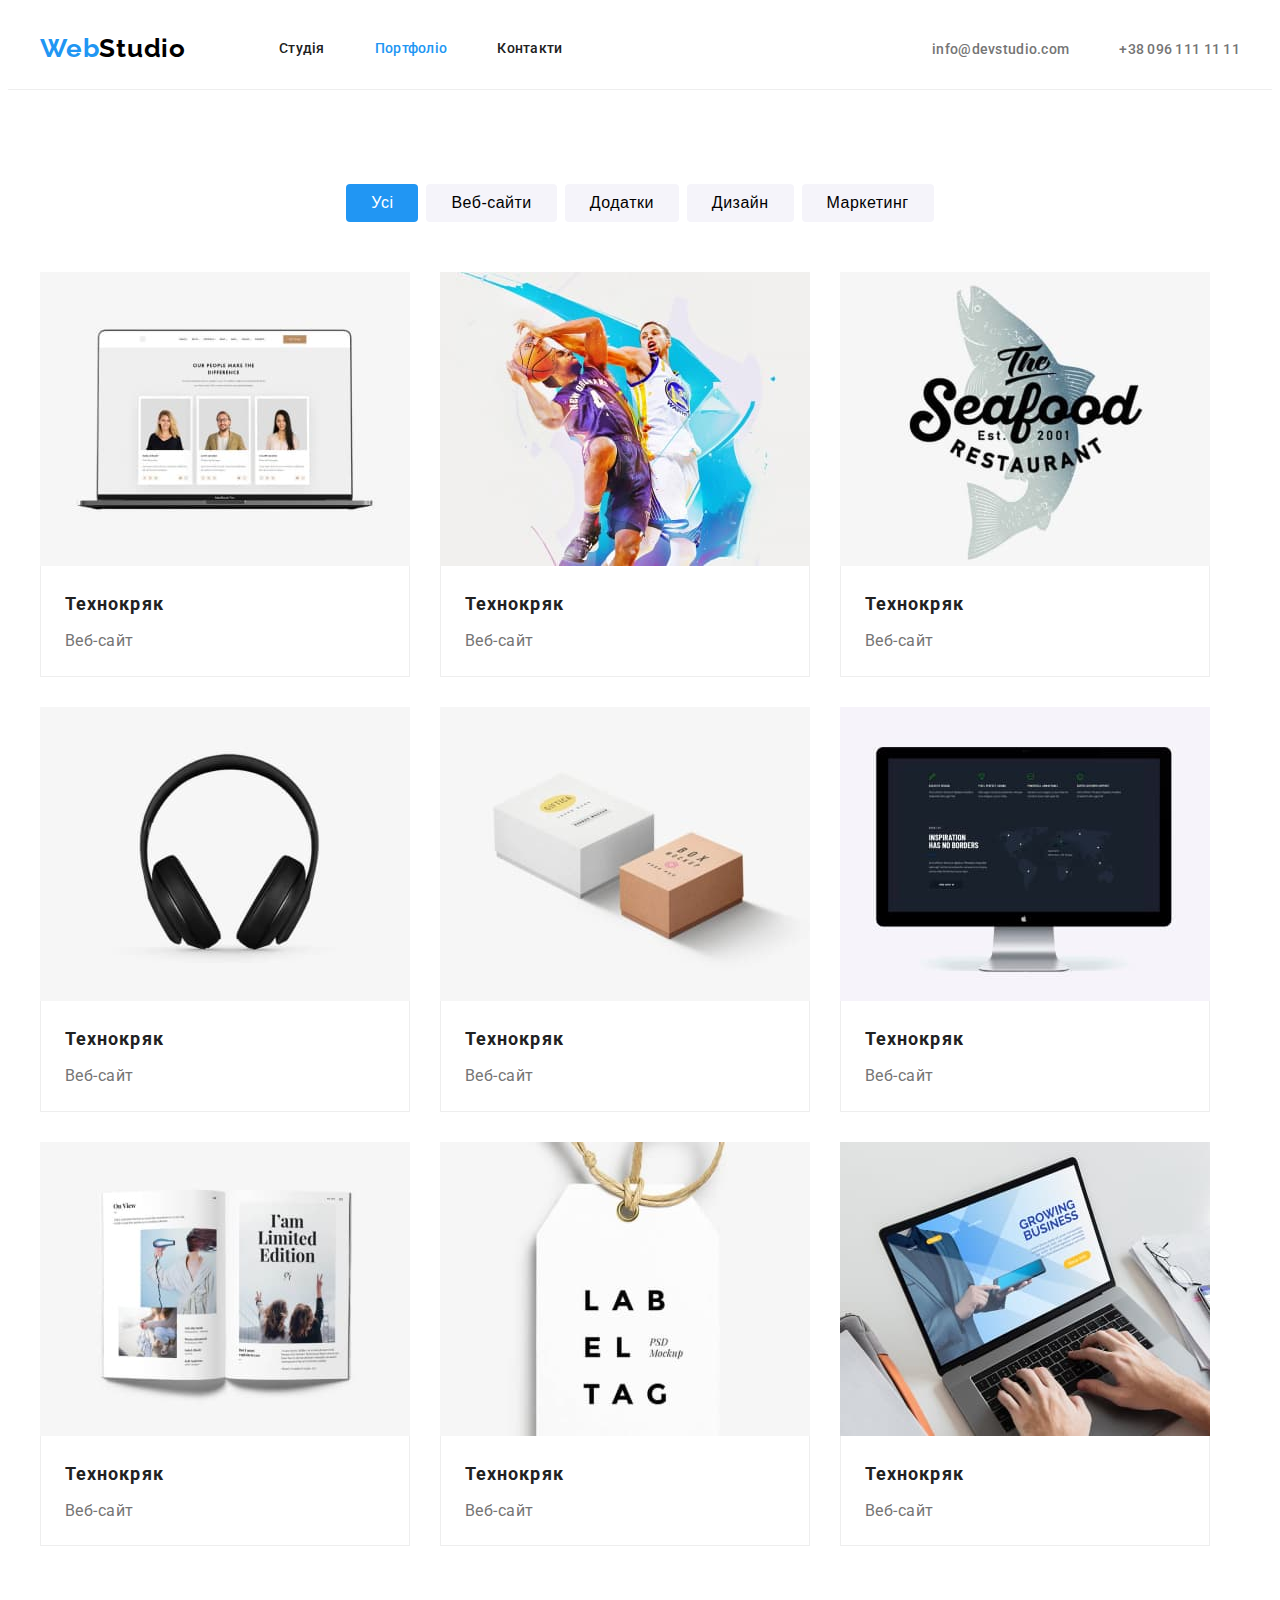
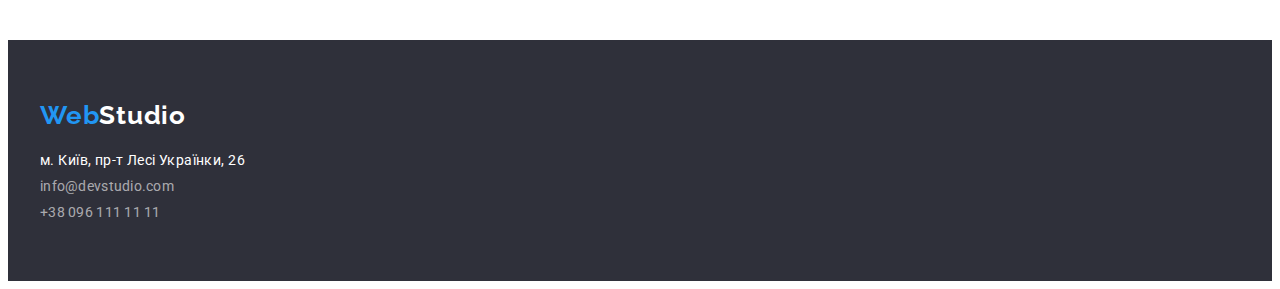
==== portfolio.html @ e43c9742 "Initial commit" ====
<!DOCTYPE html>
<html lang="uk">
  <head>
    <meta charset="UTF-8" />
    <meta http-equiv="X-UA-Compatible" content="IE=edge" />
    <meta name="viewport" content="width=device-width, initial-scale=1.0" />
    <title>Portfolio WebStudio</title>

    <link rel="preconnect" href="https://fonts.googleapis.com" />
    <link rel="preconnect" href="https://fonts.gstatic.com" crossorigin />
    <link
      href="https://fonts.googleapis.com/css2?family=Raleway:wght@700&family=Roboto:wght@400;500;700;900&display=swap"
      rel="stylesheet"
    />

    <link
      rel="stylesheet"
      href="https://cdnjs.cloudflare.com/ajax/libs/modern-normalize/2.0.0/modern-normalize.min.css"
      integrity="sha512-4xo8blKMVCiXpTaLzQSLSw3KFOVPWhm/TRtuPVc4WG6kUgjH6J03IBuG7JZPkcWMxJ5huwaBpOpnwYElP/m6wg=="
      crossorigin="anonymous"
      referrerpolicy="no-referrer"
    />

    <link rel="stylesheet" href="./css/styles.css" />
  </head>
  <body>
    <!-- Header -->
    <header class="header">
      <div class="container header-container">
        <!-- Header navigation -->
        <a class="link header-logo" href="./index.html"
          >Web<span class="logo-black">Studio</span></a
        >
        <nav class="header-navigations">
          <ul class="list header-links-nav">
            <li class="header-links-item">
              <a class="link header-link" href="./index.html">Студія</a>
            </li>
            <li class="header-links-item">
              <a class="link header-link active-link" href="./portfolio.html"
                >Портфоліо</a
              >
            </li>
            <li class="header-links-item">
              <a class="link header-link" href="#">Контакти</a>
            </li>
          </ul>
        </nav>
        <!-- Header contacts -->
        <ul class="list header-contacts-list">
          <li class="contact-link-item">
            <a class="link contact-link" href="mailto:info@devstudio.com"
              >info@devstudio.com</a
            >
          </li>
          <li class="contact-link-item">
            <a class="link contact-link" href="tel:+380961111111"
              >+38 096 111 11 11</a
            >
          </li>
        </ul>
      </div>
    </header>

    <!-- Main content -->
    <main>
      <section class="portfolio">
        <div class="container">
          <h1 class="visually-hidden">Портфоліо</h1>
          <!-- Buttons -->
          <ul class="list portfolio-buttons">
            <li class="portfolio-button">
              <button class="button active-button" type="button">Усі</button>
            </li>
            <li class="portfolio-button">
              <button class="button" type="button">Веб-сайти</button>
            </li>
            <li class="portfolio-button">
              <button class="button" type="button">Додатки</button>
            </li>
            <li class="portfolio-button">
              <button class="button" type="button">Дизайн</button>
            </li>
            <li class="portfolio-button">
              <button class="button" type="button">Маркетинг</button>
            </li>
          </ul>

          <!-- Projects -->

          <ul class="list portfolio-projects">
            <li class="project-item">
              <a class="link project-link" href="">
                <img
                  src="./images/portfolio/teknokriak.jpg"
                  alt="Веб-сайт Технокряк"
                  width="370"
                  height="294"
                />
                <div class="project-desc">
                  <h2 class="progect-name">Технокряк</h2>
                  <p class="progect-type">Веб-сайт</p>
                </div>
              </a>
            </li>
            <li class="project-item">
              <a class="link project-link" href="">
                <img
                  src="./images/portfolio/new-orlean-vs-golden-star.jpg"
                  alt="Постер New Orlean vs Golden Star"
                  width="370"
                  height="294"
                />
                <div class="project-desc">
                  <h2 class="progect-name">Технокряк</h2>
                  <p class="progect-type">Веб-сайт</p>
                </div>
              </a>
            </li>
            <li class="project-item">
              <a class="link project-link" href="">
                <img
                  src="./images/portfolio/seafood.jpg"
                  alt="Ресторан Seafood"
                  width="370"
                  height="294"
                />
                <div class="project-desc">
                  <h2 class="progect-name">Технокряк</h2>
                  <p class="progect-type">Веб-сайт</p>
                </div>
              </a>
            </li>
            <li class="project-item">
              <a class="link project-link" href="">
                <img
                  src="./images/portfolio/prime.jpg"
                  alt="Проєкт Prime"
                  width="370"
                  height="294"
                />
                <div class="project-desc">
                  <h2 class="progect-name">Технокряк</h2>
                  <p class="progect-type">Веб-сайт</p>
                </div>
              </a>
            </li>
            <li class="project-item">
              <a class="link project-link" href="">
                <img
                  src="./images/portfolio/boxes.jpg"
                  alt="Проєкт Boxes"
                  width="370"
                  height="294"
                />
                <div class="project-desc">
                  <h2 class="progect-name">Технокряк</h2>
                  <p class="progect-type">Веб-сайт</p>
                </div>
              </a>
            </li>
            <li class="project-item">
              <a class="link project-link" href="">
                <img
                  src="./images/portfolio/inspiration-has-no-borders.jpg"
                  alt="Веб-сайт Inspiration has no Borders"
                  width="370"
                  height="294"
                />
                <div class="project-desc">
                  <h2 class="progect-name">Технокряк</h2>
                  <p class="progect-type">Веб-сайт</p>
                </div>
              </a>
            </li>
            <li class="project-item">
              <a class="link project-link" href="">
                <img
                  src="./images/portfolio/limited-edition.jpg"
                  alt="Видання Limited Edition"
                  width="370"
                  height="294"
                />
                <div class="project-desc">
                  <h2 class="progect-name">Технокряк</h2>
                  <p class="progect-type">Веб-сайт</p>
                </div>
              </a>
            </li>
            <li class="project-item">
              <a class="link project-link" href="">
                <img
                  src="./images/portfolio/lab.jpg"
                  alt="Проєкт LAB"
                  width="370"
                  height="294"
                />
                <div class="project-desc">
                  <h2 class="progect-name">Технокряк</h2>
                  <p class="progect-type">Веб-сайт</p>
                </div>
              </a>
            </li>
            <li class="project-item">
              <a class="link project-link" href="">
                <img
                  src="./images/portfolio/growing-business.jpg"
                  alt="Growing Business"
                  width="370"
                  height="294"
                />
                <div class="project-desc">
                  <h2 class="progect-name">Технокряк</h2>
                  <p class="progect-type">Веб-сайт</p>
                </div>
              </a>
            </li>
          </ul>
        </div>
      </section>
    </main>

    <!-- Footer -->
    <footer class="footer">
      <div class="container">
        <!-- Footer navigation -->
        <a class="link logo footer-logo" href="./index.html"
          >Web<span class="logo-white">Studio</span></a
        >

        <!-- Footer contacts -->
        <address class="footer-contacts">
          <a
            class="link map-link"
            href="https://goo.gl/maps/1FD8mKBqTNXSPeUQA"
            target="_blank"
            >м. Київ, пр-т Лесі Українки, 26</a
          >

          <a class="link contact-link" href="mailto:info@devstudio.com"
            >info@devstudio.com</a
          >

          <a class="link contact-link" href="tel:+380961111111"
            >+38 096 111 11 11</a
          >
        </address>
      </div>
    </footer>
  </body>
</html>
---- css/styles.css ----
:root {
    --text-font: 'Roboto', sans-serif;
    --secondary-font: 'Raleway',sans-serif;

    /* Text colors*/
    --accent-color: #2196F3;
    --main-text-color: #212121;
    --secondary-text-color: #FFF;
    --description-text-color: #757575;

    /* Background colors */
    --main-background-color: #fff;
    --background-color-dark: #2F303A;
    --background-color-light: #F5F4FA;
}

body {
    font-family: var(--text-font);
    color: var(--main-text-color);
    background-color: var(--main-background-color);
}

.visually-hidden {
    position: absolute;
    width: 1px;
    height: 1px;
    padding: 0;
    margin: -1px;
    overflow: hidden;
    clip: rect(0, 0, 0, 0);
    white-space: nowrap;
    border: 0;
}

.link {
    text-decoration: none;
    font-style: normal;
    color: currentColor;
}

.list {
    list-style: none;
    padding: 0;
    margin: 0;
}

h1,
h2,
h3,
h4,
h5,
h6,
p {
    margin: 0;
}

img {
    display: block;
}

.container {
    width: 1200px;

    padding-left: 15px;
    padding-right: 15px;

    margin-left: auto;
    margin-right: auto;

}


/* Studio styles */
/* Header styles */

.header {
    border-bottom: 1px solid #EEE;
}

.header-container {
    display: flex;
    align-items: center;
}

.header-logo {
    color: var(--accent-color);
    font-family: var(--secondary-font);
    font-size: 26px;
    font-weight: 700;
    letter-spacing: 0.78px;

    margin-right: 93px;

}

.logo-black {
    color: #000;
   
}

.header-links-nav {
    display: flex;
}

.header-links-item {
    margin-right: 50px;
}

.header-links-item:last-child {
    margin-right: 0;
}

.header-link {
    color: var(--main-text-color);
    font-weight: 500;
    font-size: 14px;
    line-height: 1.2;
    letter-spacing: 0.28px;

    padding-top: 32px;
    padding-bottom: 32px;
    display: block;

}

.header-link:hover,
.header-link:focus {
    color: var(--accent-color);
}

.header-contacts-list {
    display: flex;
    margin-left: auto;
}

.contact-link {
    color: var(--description-text-color);
    font-weight: 500;
    font-size: 14px;
    line-height: 1.2;
    letter-spacing: 0.28px;

    padding-top: 32px;
    padding-bottom: 32px;

}

.active-link {
    color: var(--accent-color);
}

.contact-link:hover,
.contact-link:focus {
    color: var(--accent-color);
}

.contact-link-item {
    margin-right: 50px;
}

.contact-link-item:last-child {
    margin-right: 0px;
}

/* Main styles */

/* Hero section */

.hero {
    background-color: var(--background-color-dark);
    text-align: center;
    padding-top: 200px;
    padding-bottom: 200px;

    
}

.hero-title {
    color: var(--secondary-text-color);
    font-size: 44px;
    font-weight: 900;
    line-height: 1.36;
    letter-spacing: 2.64px;
    text-transform: uppercase;

    width: 696px;
    margin-right: auto;
    margin-left: auto;
    margin-bottom: 30px;
}

.hero-button {
    background-color: var(--accent-color);
    color: var(--secondary-text-color);
    font-size: 16px;
    font-weight: 700;
    line-height: 1.87;
    letter-spacing: 0.96px;
    border: none;
    cursor: pointer;

    padding: 10px 32px;

    border-radius: 4px;
    box-shadow: 0px 4px 4px 0px rgba(0, 0, 0, 0.15);
}

/* Advantages styles */

.advantages {
    padding-top: 94px;
    padding-bottom: 94px;
}

.advantages-list {
    display: flex;
    align-items: center;
}

.advantage-item {
    margin-right: 30px;
    width: 270px;
}

.advantage-item:last-child {
    margin-right: 0px;
}

.advantage-title {
    font-size: 14px;
    font-weight: 700;
    line-height: 1.2;
    letter-spacing: 0.42px;
    text-transform: uppercase;

    margin-bottom: 10px;
}

.advantage-desc {
    color: var(--description-text-color);
    font-size: 14px;
    line-height: 1.71;
    letter-spacing: 0.42px;
}

/* Skils styles */

.skils {
    padding-bottom: 94px;
}
 
.skils-title {
    text-align: center;
    font-size: 36px;
    font-weight: 700;
    line-height: 1.2;
    letter-spacing: 1.08px;

    margin-bottom: 50px;
}

.skils-list {
    display: flex;
    align-items: center;
}

.skils-item {
    margin-right: 30px;
}

.skils-item:last-child {
    margin-right: 0px;
}

/* Team styles */

.team {
    background-color: var(--background-color-light);
    padding-top: 94px;
    padding-bottom: 94px;
    
    
}

.team-title {
    text-align: center;
    font-size: 36px;
    font-weight: 700;
    line-height: 1.2;
    letter-spacing: 1.08px;

    margin-bottom: 50px;
}

.team-list {
    display: flex;
    align-items: center;
}

.team-item {
    margin-right: 30px;

    background-color: var(--main-background-color);
    border-radius: 0px 0px 4px 4px;
    box-shadow: 0px 2px 1px 0px rgba(0, 0, 0, 0.20), 0px 1px 1px 0px rgba(0, 0, 0, 0.14), 0px 1px 3px 0px rgba(0, 0, 0, 0.12);
}

.team-item:last-child {
    margin-right: 0;
}

.member-desc {
    padding-top: 30px;
    padding-bottom: 30px;

}

.team-member {
    text-align: center;
    font-size: 16px;
    font-weight: 500;
    line-height: 1.2;
    letter-spacing: 0.48px;

    margin-bottom: 10px;
    
}

.team-member-desc {
    color: var(--description-text-color);
    text-align: center;
    font-size: 16px;
    line-height: 1.2;
    letter-spacing: 0.48px;
}

/* Footer styles */

.footer {
    background-color: var(--background-color-dark);
    padding-top: 60px;
    padding-bottom: 60px;

}

.logo {
    color: var(--accent-color);
    font-family: var(--secondary-font);
    font-size: 26px;
    font-weight: 700;
    letter-spacing: 0.78px;
}

.logo-white {
    color: var(--secondary-text-color);
}


.map-link {
    color: var(--secondary-text-color);
    font-size: 14px;
    line-height: 1.71px;
    letter-spacing: 0.42px;
}

.map-link:hover,
.map-link:focus {
    color: var(--accent-color);
}

.footer-contacts {
   
    margin-top: 20px;
}

.footer .contact-link {
    color: rgba(255, 255, 255, 0.60);
    font-weight: 400;

    padding-top: 0px;
    padding-bottom: 0px;

    display: block;
    margin-top: 9px;
}

.contact-link:hover,
.contact-link:focus {
    color: var(--accent-color);
}

/* Portfolio styles */



/* Buttons styles */

.portfolio {
    padding-top: 94px;
    padding-bottom: 94px;
}

.portfolio-buttons {
    display: flex;
    align-items: center;
    justify-content: center;

    margin-bottom: 50px;
}

.portfolio-button {
    margin-right: 8px;
}

.portfolio-button:last-child {
    margin-right: 0;
}

.button {
    background-color: var(--background-color-light); 
    text-align: center;
    font-size: 16px;
    font-weight: 500;
    line-height: 1.62;
    letter-spacing: 0.48px;
    border: none;
    border-radius: 4px;
    cursor: pointer;

    padding: 6px 25px;


}

.button:hover,
.button:focus {
    background-color: var(--accent-color);
    color: var(--secondary-text-color);
}

.active-button {
    background-color: var(--accent-color);
    color: var(--secondary-text-color);
}

/* Projects styles */

.progect-name {
    font-size: 18px;
    font-weight: 700;
    line-height: 2;
    letter-spacing: 1.08px;

    margin-bottom: 4px;
}

.progect-name:hover,
.progect-name:focus {
    color: var(--accent-color);
}

.progect-type {
    color: var(--description-text-color);
    font-size: 16px;
    line-height: 1.87;
    letter-spacing: 0.48px;
}

.progect-type:hover,
.progect-type:focus {
    color: var(--accent-color);
}

.portfolio-projects {
    display: flex;
    flex-wrap: wrap;

    margin-top: -30px;
    margin-left: -30px;
}

.project-item {
    flex-basis: calc((100% / 3)-30px);

    margin-top: 30px;
    margin-left: 30px;

   

}

.project-desc {
    padding: 20px 24px;

    border-left: 1px solid #EEE;
    border-right: 1px solid #EEE;
    border-bottom: 1px solid #EEE;
}
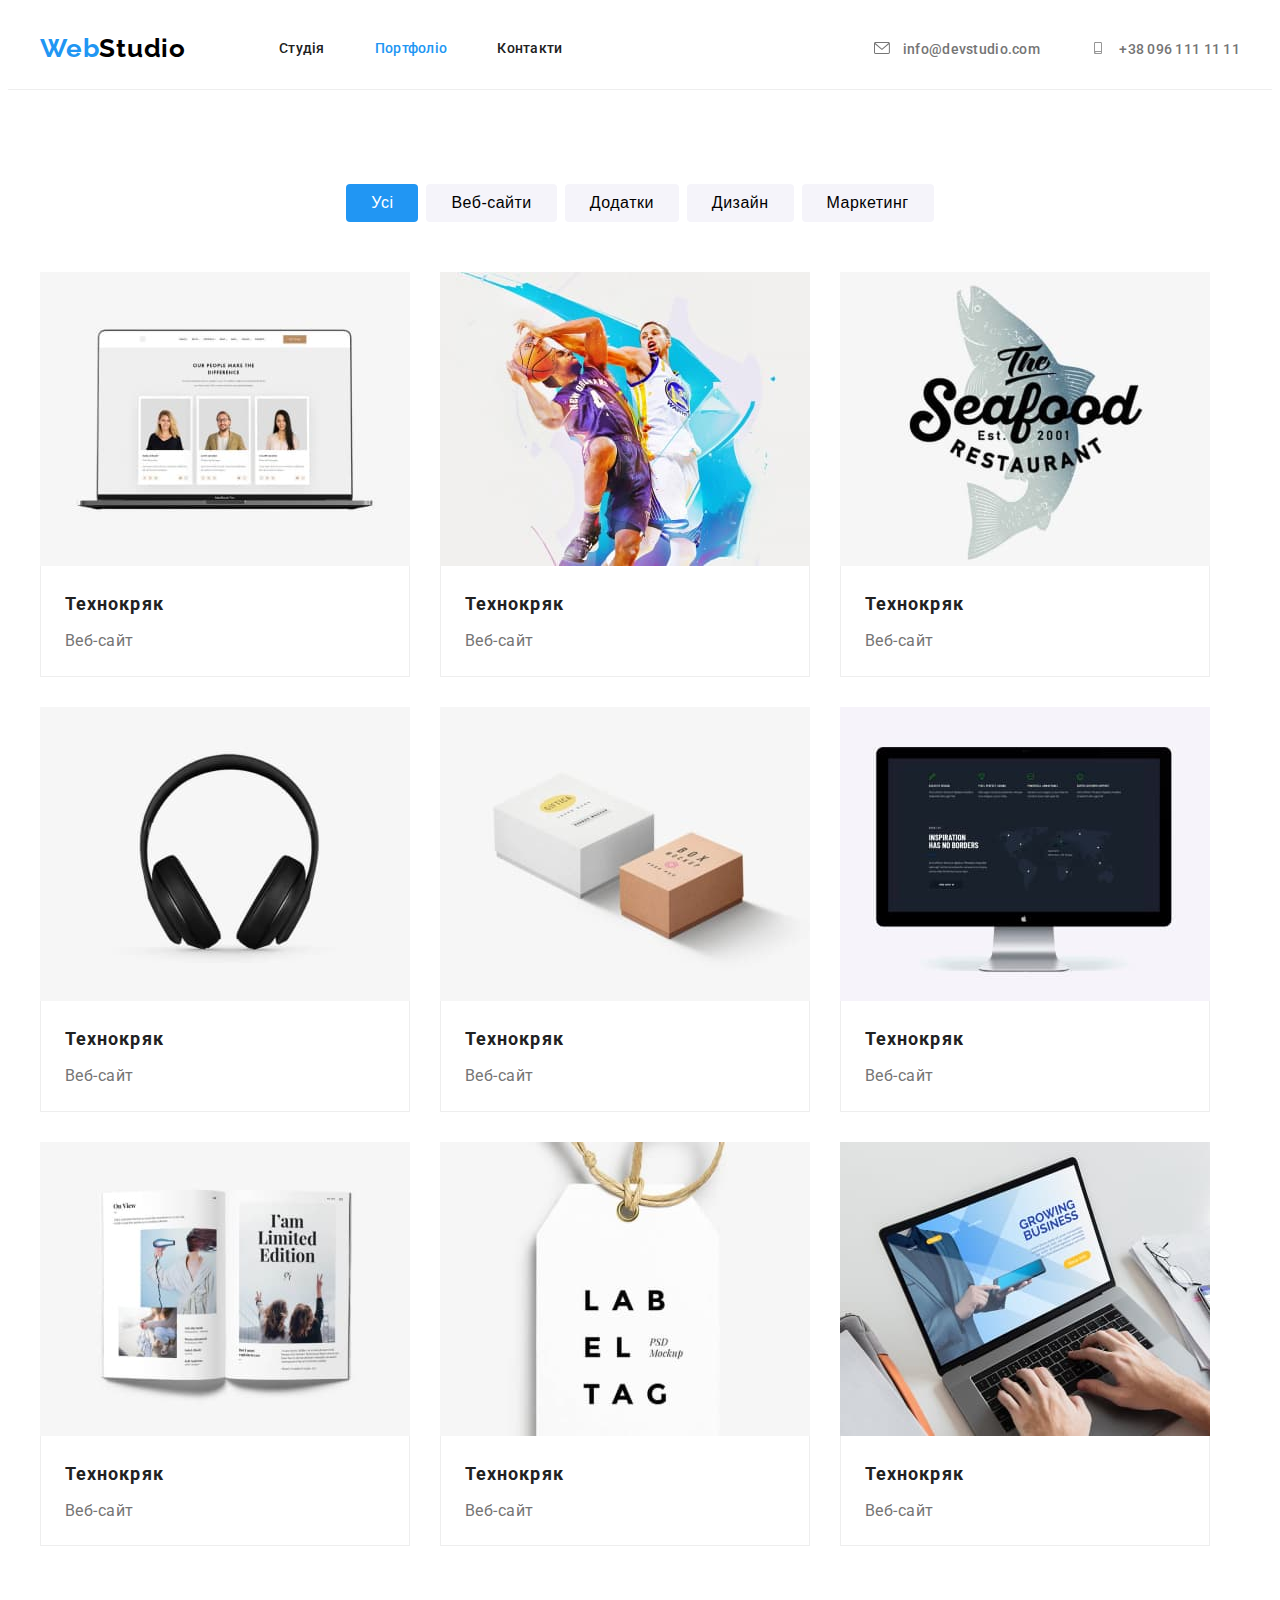
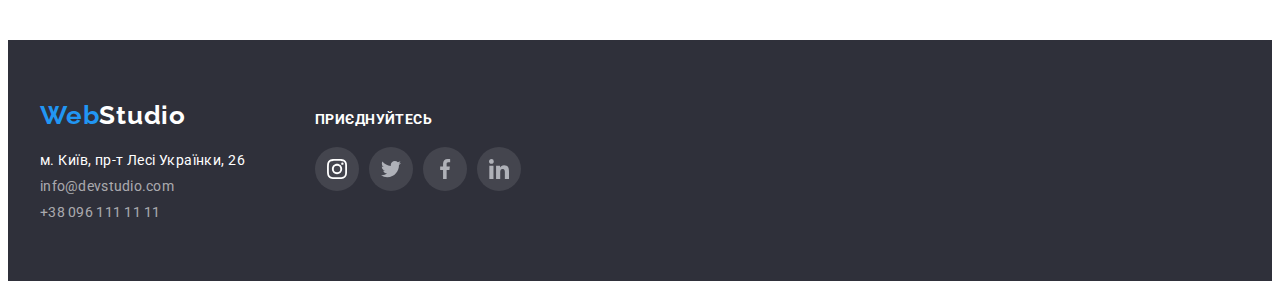
==== commit 873d1882: "Вихідний код" ====
--- a/portfolio.html
+++ b/portfolio.html
@@ -49,14 +49,20 @@
         <!-- Header contacts -->
         <ul class="list header-contacts-list">
           <li class="contact-link-item">
-            <a class="link contact-link" href="mailto:info@devstudio.com"
-              >info@devstudio.com</a
-            >
+            <a class="link contact-link" href="mailto:info@devstudio.com">
+              <svg class="contact-icon" width="16" height="12">
+                <use href="./images/sprite.svg#icon-envelope"></use>
+              </svg>
+              info@devstudio.com
+            </a>
           </li>
           <li class="contact-link-item">
-            <a class="link contact-link" href="tel:+380961111111"
-              >+38 096 111 11 11</a
-            >
+            <a class="link contact-link" href="tel:+380961111111">
+              <svg class="contact-icon" width="16" height="12">
+                <use href="./images/sprite.svg#icon-smartphone"></use>
+              </svg>
+              +38 096 111 11 11
+            </a>
           </li>
         </ul>
       </div>
@@ -222,29 +228,94 @@
 
     <!-- Footer -->
     <footer class="footer">
-      <div class="container">
-        <!-- Footer navigation -->
-        <a class="link logo footer-logo" href="./index.html"
-          >Web<span class="logo-white">Studio</span></a
-        >
-
-        <!-- Footer contacts -->
-        <address class="footer-contacts">
-          <a
-            class="link map-link"
-            href="https://goo.gl/maps/1FD8mKBqTNXSPeUQA"
-            target="_blank"
-            >м. Київ, пр-т Лесі Українки, 26</a
+      <div class="container aside">
+        <div class="navigation-group">
+          <!-- Footer navigation -->
+          <a class="link logo footer-logo" href="./index.html"
+            >Web<span class="logo-white">Studio</span></a
           >
 
-          <a class="link contact-link" href="mailto:info@devstudio.com"
-            >info@devstudio.com</a
-          >
-
-          <a class="link contact-link" href="tel:+380961111111"
-            >+38 096 111 11 11</a
-          >
-        </address>
+          <!-- Footer contacts -->
+          <address class="footer-contacts">
+            <a
+              class="link map-link"
+              href="https://goo.gl/maps/1FD8mKBqTNXSPeUQA"
+              target="_blank"
+              >м. Київ, пр-т Лесі Українки, 26</a
+            >
+
+            <a class="link contact-link" href="mailto:info@devstudio.com"
+              >info@devstudio.com</a
+            >
+
+            <a class="link contact-link" href="tel:+380961111111"
+              >+38 096 111 11 11</a
+            >
+          </address>
+        </div>
+
+        <!-- Footer socials -->
+        <div class="footer-socials-group">
+          <h3 class="footer-socials-title">приєднуйтесь</h3>
+          <ul class="socials list footer-socials-list">
+            <li class="social-item footer-social-item">
+              <a
+                class="social-link link footer-social-link"
+                href=""
+                target="_blank"
+                rel="noopener noreferrer"
+                aria-label="Icon Instagram"
+              >
+                <svg
+                  class="social-icon footer-social-icon"
+                  width="20"
+                  height="20"
+                >
+                  <use href="./images/sprite.svg#icon-instagram"></use>
+                </svg>
+              </a>
+            </li>
+            <li class="social-item footer-social-item">
+              <a
+                class="social-link link footer-social-link"
+                href=""
+                target="_blank"
+                rel="noopener noreferrer"
+                aria-label="Icon Twitter"
+              >
+                <svg class="social-icon" width="20" height="20">
+                  <use href="./images/sprite.svg#icon-twitter"></use>
+                </svg>
+              </a>
+            </li>
+            <li class="social-item footer-social-item">
+              <a
+                class="social-link link footer-social-link"
+                href=""
+                target="_blank"
+                rel="noopener noreferrer"
+                aria-label="Icon Facebook"
+              >
+                <svg class="social-icon" width="20" height="20">
+                  <use href="./images/sprite.svg#icon-facebook"></use>
+                </svg>
+              </a>
+            </li>
+            <li class="social-item footer-social-item">
+              <a
+                class="social-link link footer-social-link"
+                href=""
+                target="_blank"
+                rel="noopener noreferrer"
+                aria-label="Icon Linkedin"
+              >
+                <svg class="social-icon" width="20" height="20">
+                  <use href="./images/sprite.svg#icon-linkedin"></use>
+                </svg>
+              </a>
+            </li>
+          </ul>
+        </div>
       </div>
     </footer>
   </body>
--- a/css/styles.css
+++ b/css/styles.css
@@ -145,6 +145,11 @@
 
 }
 
+.contact-icon {
+    fill: currentColor;
+    margin-right: 10px;
+}
+
 .active-link {
     color: var(--accent-color);
 }
@@ -168,6 +173,11 @@
 
 .hero {
     background-color: var(--background-color-dark);
+    background-image: linear-gradient(to right, rgba(47, 48, 58, 0.40), rgba(47, 48, 58, 0.40)), url(../images/hero/hero.jpg);
+    background-repeat: no-repeat;
+    background-position: 50% 50%;
+    background-size: 1600px;
+
     text-align: center;
     padding-top: 200px;
     padding-bottom: 200px;
@@ -214,7 +224,7 @@
 
 .advantages-list {
     display: flex;
-    align-items: center;
+    
 }
 
 .advantage-item {
@@ -224,6 +234,20 @@
 
 .advantage-item:last-child {
     margin-right: 0px;
+}
+
+.advantages-icons {
+    display: flex;
+    align-items: center;
+    justify-content: center;
+
+    width: 270px;
+    height: 120px;
+
+    border-radius: 4px;
+    background: var(--background-color-light);
+
+    margin-bottom: 30px;
 }
 
 .advantage-title {
@@ -332,6 +356,102 @@
     font-size: 16px;
     line-height: 1.2;
     letter-spacing: 0.48px;
+
+    margin-bottom: 16px;
+}
+
+.socials {
+    display: flex;
+    align-items: center;
+    justify-content: center;
+}
+
+.social-link {
+    display: flex;
+    align-items: center;
+    justify-content: center;
+
+    width: 44px;
+    height: 44px;
+
+    background-color: var(--main-background-color);
+
+    border-radius: 50%;
+
+}
+
+.social-item:not(:last-child) {
+    margin-right: 10px;
+}
+
+.social-link:hover,
+.social-link:focus {
+    background-color: var(--accent-color);
+}
+
+.social-icon {
+    fill: #AFB1B8;
+}
+
+.social-link:hover .social-icon,
+.social-link:focus .social-icon {
+    fill: #FFF;
+}
+
+
+
+/* Clients section */
+
+.clients {
+    padding-top: 94px;
+    padding-bottom: 94px;
+}
+
+.clients-title {
+    color: var(--main-text-color);
+    text-align: center;
+    font-size: 36px;
+    font-style: normal;
+    line-height: normal;
+    letter-spacing: 1.08px;
+
+    margin-bottom: 50px;
+}
+
+.clients-list {
+    display: flex;
+    align-items: center;
+}
+
+.clients-list {
+    gap: 30px;
+}
+
+.clients-item {
+    display: flex;
+    align-items: center;
+    justify-content: center;
+
+    width: 170px;
+    height: 92px;
+
+    border-radius: 4px;
+    border: 1px solid #AFB1B8;
+
+}
+
+.clients-item:hover,
+.clients-item:focus {
+    border-color: var(--accent-color);
+}
+
+.clients-icon {
+    fill: #AFB1B8;
+}
+
+.clients-item:hover .clients-icon,
+.clients-item:focus .clients-icon {
+    fill: var(--accent-color);
 }
 
 /* Footer styles */
@@ -341,6 +461,16 @@
     padding-top: 60px;
     padding-bottom: 60px;
 
+}
+
+.aside {
+    display: flex;
+    align-items: baseline;
+
+}
+
+.navigation-group {
+    margin-right: 70px;
 }
 
 .logo {
@@ -389,6 +519,31 @@
     color: var(--accent-color);
 }
 
+.footer-socials-list {
+    display: flex;
+    justify-content: flex-start;
+}
+
+.footer-socials-title {
+    color: #FFF;
+    font-size: 14px;
+    line-height: normal;
+    letter-spacing: 0.42px;
+    text-transform: uppercase;
+ 
+    margin-bottom: 20px;
+}
+
+.footer-social-link {
+    background-color: rgba(255, 255, 255, 0.10);
+}
+
+.footer-social-icon {
+    fill: #FFF;
+}
+
+
+
 /* Portfolio styles */
 
 
@@ -414,6 +569,11 @@
 
 .portfolio-button:last-child {
     margin-right: 0;
+}
+
+.portfolio-button:hover,
+.portfolio-button:focus {
+    box-shadow: 0px 2px 2px 0px rgba(0, 0, 0, 0.12), 0px 1px 2px 0px rgba(0, 0, 0, 0.08), 0px 3px 1px 0px rgba(0, 0, 0, 0.10);
 }
 
 .button {
@@ -485,8 +645,11 @@
     margin-top: 30px;
     margin-left: 30px;
 
-   
-
+}
+
+.project-item:hover,
+.project-item:focus {
+    box-shadow: 1px 4px 6px 0px rgba(0, 0, 0, 0.16), 0px 4px 4px 0px rgba(0, 0, 0, 0.06), 0px 1px 1px 0px rgba(0, 0, 0, 0.12);
 }
 
 .project-desc {
@@ -495,5 +658,4 @@
     border-left: 1px solid #EEE;
     border-right: 1px solid #EEE;
     border-bottom: 1px solid #EEE;
-}
-
+}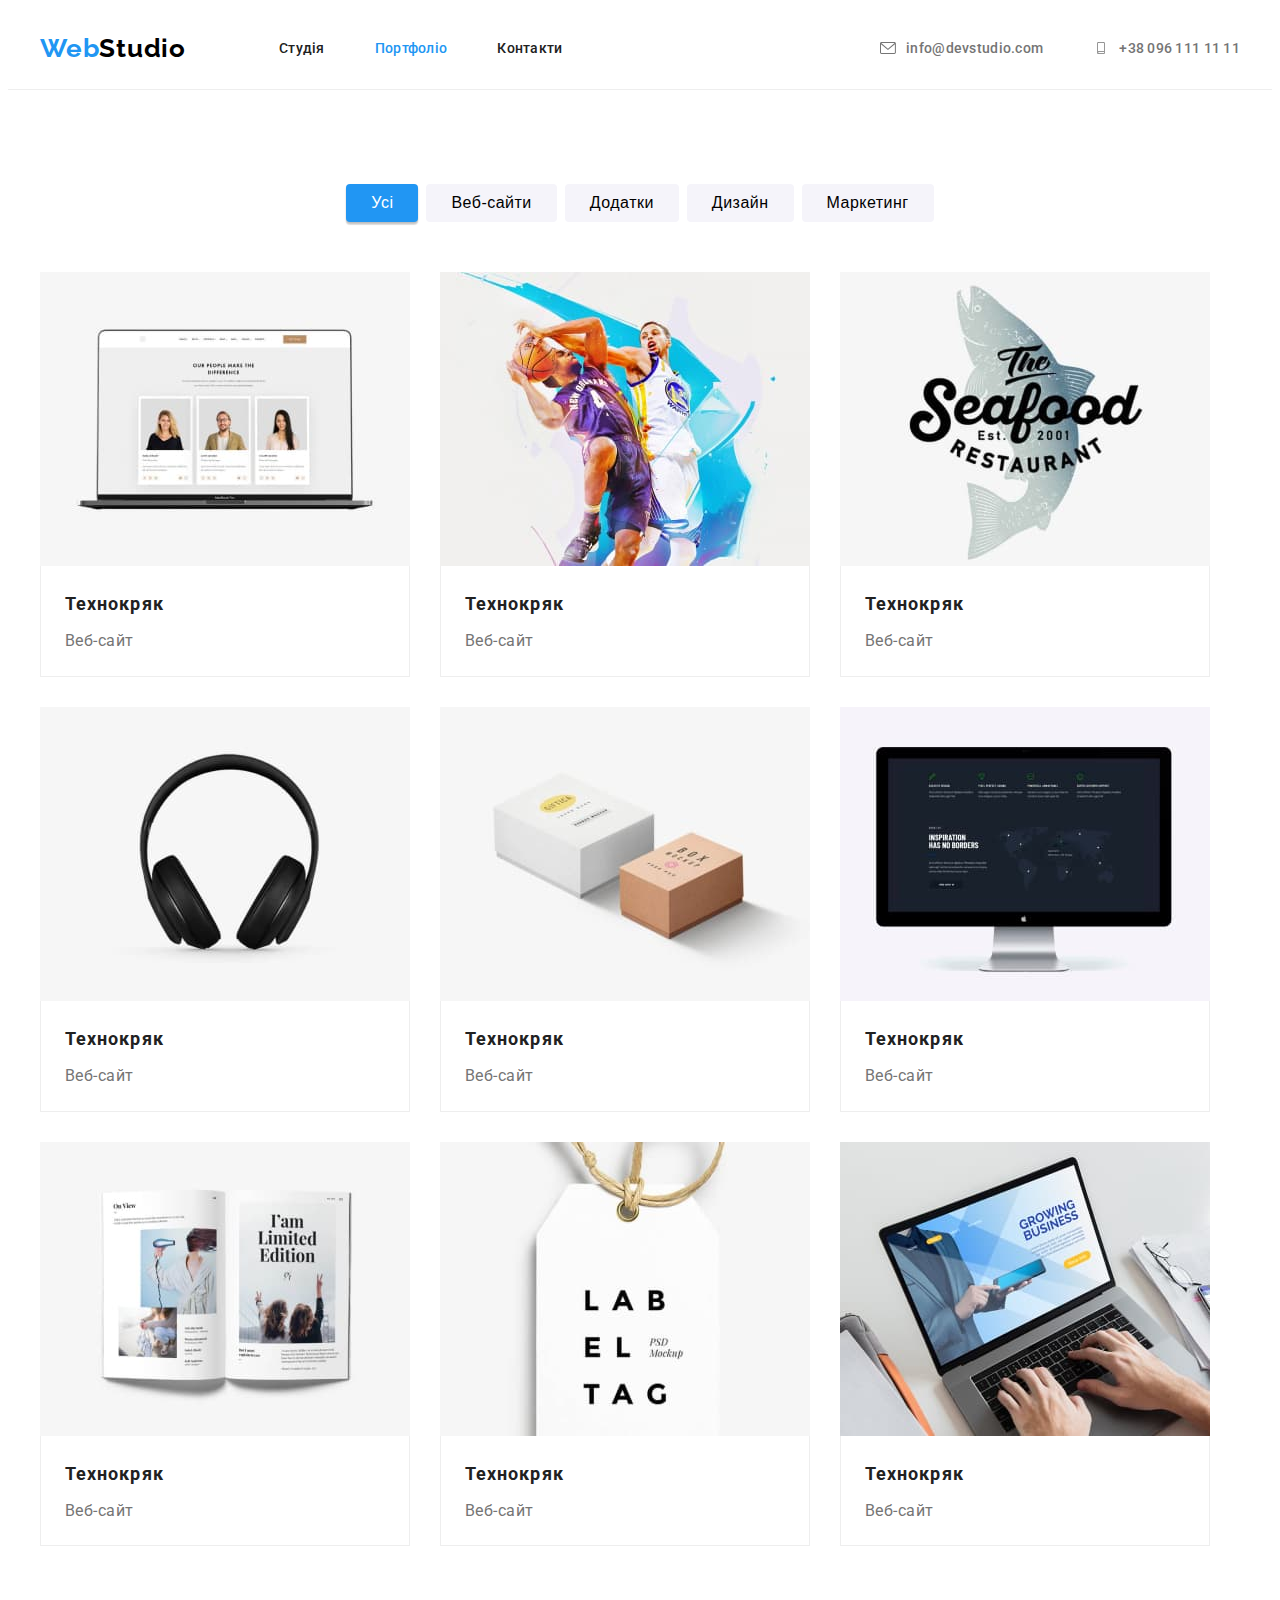
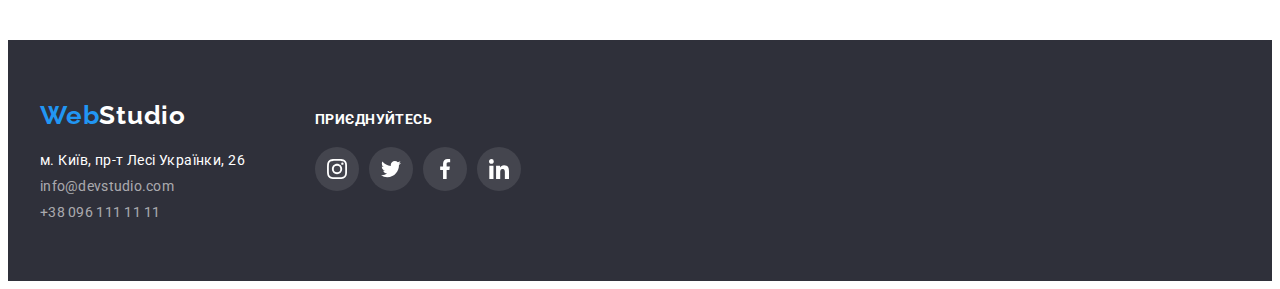
==== commit eb2f5ab3: "Робота над помилками" ====
--- a/portfolio.html
+++ b/portfolio.html
@@ -283,7 +283,11 @@
                 rel="noopener noreferrer"
                 aria-label="Icon Twitter"
               >
-                <svg class="social-icon" width="20" height="20">
+                <svg
+                  class="social-icon footer-social-icon"
+                  width="20"
+                  height="20"
+                >
                   <use href="./images/sprite.svg#icon-twitter"></use>
                 </svg>
               </a>
@@ -296,7 +300,11 @@
                 rel="noopener noreferrer"
                 aria-label="Icon Facebook"
               >
-                <svg class="social-icon" width="20" height="20">
+                <svg
+                  class="social-icon footer-social-icon"
+                  width="20"
+                  height="20"
+                >
                   <use href="./images/sprite.svg#icon-facebook"></use>
                 </svg>
               </a>
@@ -309,7 +317,11 @@
                 rel="noopener noreferrer"
                 aria-label="Icon Linkedin"
               >
-                <svg class="social-icon" width="20" height="20">
+                <svg
+                  class="social-icon footer-social-icon"
+                  width="20"
+                  height="20"
+                >
                   <use href="./images/sprite.svg#icon-linkedin"></use>
                 </svg>
               </a>
--- a/css/styles.css
+++ b/css/styles.css
@@ -131,6 +131,7 @@
 .header-contacts-list {
     display: flex;
     margin-left: auto;
+    
 }
 
 .contact-link {
@@ -143,6 +144,9 @@
     padding-top: 32px;
     padding-bottom: 32px;
 
+    display: flex;
+    align-items: center;
+
 }
 
 .contact-icon {
@@ -176,7 +180,7 @@
     background-image: linear-gradient(to right, rgba(47, 48, 58, 0.40), rgba(47, 48, 58, 0.40)), url(../images/hero/hero.jpg);
     background-repeat: no-repeat;
     background-position: 50% 50%;
-    background-size: 1600px;
+    max-width: 1600px;
 
     text-align: center;
     padding-top: 200px;
@@ -421,6 +425,7 @@
 .clients-list {
     display: flex;
     align-items: center;
+
 }
 
 .clients-list {
@@ -429,6 +434,12 @@
 
 .clients-item {
     display: flex;
+   
+  
+}
+
+.clients-link {
+    display: flex;
     align-items: center;
     justify-content: center;
 
@@ -437,11 +448,10 @@
 
     border-radius: 4px;
     border: 1px solid #AFB1B8;
-
-}
-
-.clients-item:hover,
-.clients-item:focus {
+}
+
+.clients-link:hover,
+.clients-link:focus {
     border-color: var(--accent-color);
 }
 
@@ -571,10 +581,6 @@
     margin-right: 0;
 }
 
-.portfolio-button:hover,
-.portfolio-button:focus {
-    box-shadow: 0px 2px 2px 0px rgba(0, 0, 0, 0.12), 0px 1px 2px 0px rgba(0, 0, 0, 0.08), 0px 3px 1px 0px rgba(0, 0, 0, 0.10);
-}
 
 .button {
     background-color: var(--background-color-light); 
@@ -596,11 +602,13 @@
 .button:focus {
     background-color: var(--accent-color);
     color: var(--secondary-text-color);
+    box-shadow: 0px 2px 2px 0px rgba(0, 0, 0, 0.12), 0px 1px 2px 0px rgba(0, 0, 0, 0.08), 0px 3px 1px 0px rgba(0, 0, 0, 0.10);
 }
 
 .active-button {
     background-color: var(--accent-color);
     color: var(--secondary-text-color);
+    box-shadow: 0px 2px 2px 0px rgba(0, 0, 0, 0.12), 0px 1px 2px 0px rgba(0, 0, 0, 0.08), 0px 3px 1px 0px rgba(0, 0, 0, 0.10);
 }
 
 /* Projects styles */
@@ -647,8 +655,12 @@
 
 }
 
-.project-item:hover,
-.project-item:focus {
+.project-link {
+    display: block;
+}
+
+.project-link:hover,
+.project-link:focus {
     box-shadow: 1px 4px 6px 0px rgba(0, 0, 0, 0.16), 0px 4px 4px 0px rgba(0, 0, 0, 0.06), 0px 1px 1px 0px rgba(0, 0, 0, 0.12);
 }
 
